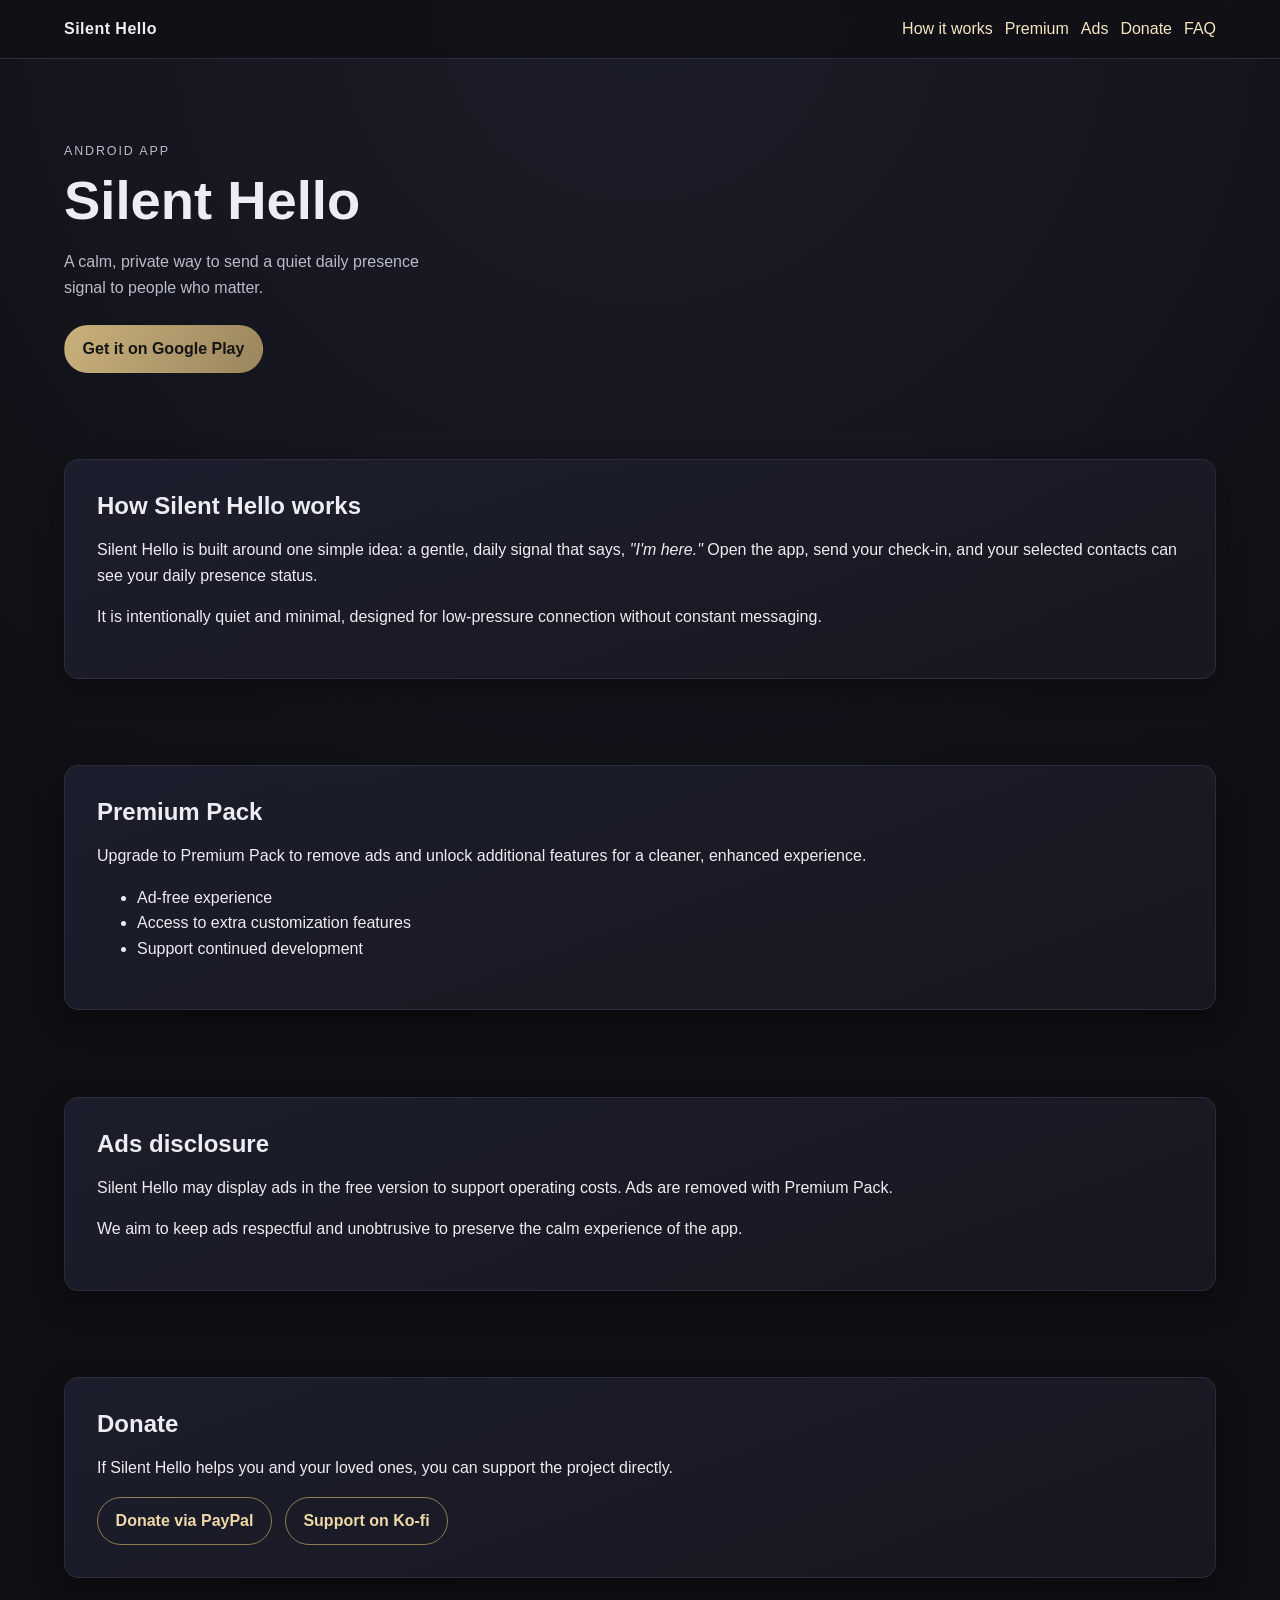
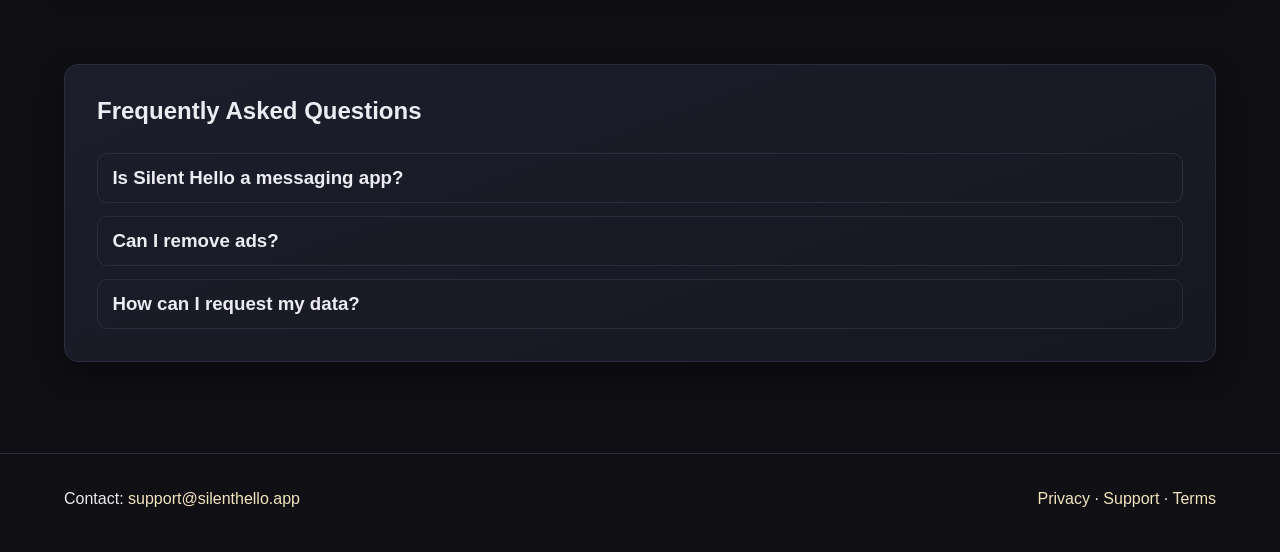
==== index.html @ 581f3ad1 "Build static marketing site for Silent Hello app" ====
<!DOCTYPE html>
<html lang="en">
  <head>
    <meta charset="UTF-8" />
    <meta name="viewport" content="width=device-width, initial-scale=1.0" />
    <meta
      name="description"
      content="Silent Hello is a quiet daily presence signal app that helps loved ones stay connected with calm, respectful check-ins."
    />
    <title>Silent Hello | Quiet Daily Presence Signal</title>
    <link rel="stylesheet" href="styles.css" />
  </head>
  <body>
    <a class="skip-link" href="#main-content">Skip to main content</a>
    <header class="site-header" id="top">
      <div class="container nav-wrap">
        <div class="brand">Silent Hello</div>
        <nav aria-label="Primary">
          <ul class="nav-links">
            <li><a href="#how-it-works">How it works</a></li>
            <li><a href="#premium-pack">Premium</a></li>
            <li><a href="#ads-disclosure">Ads</a></li>
            <li><a href="#donate">Donate</a></li>
            <li><a href="#faq">FAQ</a></li>
          </ul>
        </nav>
      </div>
    </header>

    <main id="main-content">
      <section class="hero section">
        <div class="container hero-content">
          <p class="eyebrow">Android App</p>
          <h1>Silent Hello</h1>
          <p class="tagline">
            A calm, private way to send a quiet daily presence signal to people
            who matter.
          </p>
          <a class="button primary" href="#" aria-label="Get Silent Hello on Google Play"
            >Get it on Google Play</a
          >
        </div>
      </section>

      <section class="section" id="how-it-works">
        <div class="container card">
          <h2>How Silent Hello works</h2>
          <p>
            Silent Hello is built around one simple idea: a gentle, daily signal
            that says, <em>"I'm here."</em> Open the app, send your check-in,
            and your selected contacts can see your daily presence status.
          </p>
          <p>
            It is intentionally quiet and minimal, designed for low-pressure
            connection without constant messaging.
          </p>
        </div>
      </section>

      <section class="section" id="premium-pack">
        <div class="container card">
          <h2>Premium Pack</h2>
          <p>
            Upgrade to Premium Pack to remove ads and unlock additional features
            for a cleaner, enhanced experience.
          </p>
          <ul>
            <li>Ad-free experience</li>
            <li>Access to extra customization features</li>
            <li>Support continued development</li>
          </ul>
        </div>
      </section>

      <section class="section" id="ads-disclosure">
        <div class="container card">
          <h2>Ads disclosure</h2>
          <p>
            Silent Hello may display ads in the free version to support
            operating costs. Ads are removed with Premium Pack.
          </p>
          <p>
            We aim to keep ads respectful and unobtrusive to preserve the calm
            experience of the app.
          </p>
        </div>
      </section>

      <section class="section" id="donate">
        <div class="container card">
          <h2>Donate</h2>
          <p>
            If Silent Hello helps you and your loved ones, you can support the
            project directly.
          </p>
          <div class="button-row">
            <a class="button secondary" href="#">Donate via PayPal</a>
            <a class="button secondary" href="#">Support on Ko-fi</a>
          </div>
        </div>
      </section>

      <section class="section" id="faq">
        <div class="container card">
          <h2>Frequently Asked Questions</h2>
          <div class="accordion" data-accordion>
            <h3>
              <button
                class="accordion-trigger"
                id="faq-q1"
                aria-expanded="false"
                aria-controls="faq-a1"
              >
                Is Silent Hello a messaging app?
              </button>
            </h3>
            <div
              class="accordion-panel"
              id="faq-a1"
              role="region"
              aria-labelledby="faq-q1"
              hidden
            >
              <p>
                No. It is focused on lightweight, daily presence signals rather
                than full conversations.
              </p>
            </div>

            <h3>
              <button
                class="accordion-trigger"
                id="faq-q2"
                aria-expanded="false"
                aria-controls="faq-a2"
              >
                Can I remove ads?
              </button>
            </h3>
            <div
              class="accordion-panel"
              id="faq-a2"
              role="region"
              aria-labelledby="faq-q2"
              hidden
            >
              <p>
                Yes. The Premium Pack removes ads and includes extra features.
              </p>
            </div>

            <h3>
              <button
                class="accordion-trigger"
                id="faq-q3"
                aria-expanded="false"
                aria-controls="faq-a3"
              >
                How can I request my data?
              </button>
            </h3>
            <div
              class="accordion-panel"
              id="faq-a3"
              role="region"
              aria-labelledby="faq-q3"
              hidden
            >
              <p>
                Inside the app, go to settings to request data export or account
                deletion.
              </p>
            </div>
          </div>
        </div>
      </section>
    </main>

    <footer class="site-footer">
      <div class="container footer-content">
        <p>Contact: <a href="mailto:support@silenthello.app">support@silenthello.app</a></p>
        <p>
          <a href="privacy.html">Privacy</a> ·
          <a href="support.html">Support</a> ·
          <a href="terms.html">Terms</a>
        </p>
      </div>
    </footer>

    <script src="app.js"></script>
  </body>
</html>
---- styles.css ----
:root {
  --bg: #0f0f14;
  --surface: #171821;
  --surface-alt: #1e2030;
  --text: #ececf2;
  --muted: #b8bbcc;
  --accent: #bda779;
  --border: #2a2d3c;
  --focus: #ffd780;
  --max-width: 72rem;
  --radius: 14px;
  --shadow: 0 12px 30px rgba(0, 0, 0, 0.35);
}

* {
  box-sizing: border-box;
}

html {
  scroll-behavior: smooth;
}

body {
  margin: 0;
  font-family: Inter, "Segoe UI", Roboto, "Helvetica Neue", Arial, sans-serif;
  line-height: 1.6;
  color: var(--text);
  background: radial-gradient(circle at top, #1b1d29 0%, var(--bg) 45%);
}

.skip-link {
  position: absolute;
  left: -999px;
  top: 1rem;
  background: var(--focus);
  color: #131313;
  padding: 0.6rem 1rem;
  border-radius: 8px;
  z-index: 999;
}

.skip-link:focus-visible {
  left: 1rem;
}

.container {
  width: min(100% - 2rem, var(--max-width));
  margin-inline: auto;
}

.section {
  padding: 2rem 0;
}

.site-header,
.site-footer {
  border-bottom: 1px solid var(--border);
  background: rgba(15, 15, 20, 0.8);
  backdrop-filter: blur(6px);
}

.site-footer {
  border-top: 1px solid var(--border);
  border-bottom: none;
  margin-top: 3rem;
}

.nav-wrap {
  display: flex;
  justify-content: space-between;
  align-items: center;
  gap: 1rem;
  padding: 1rem 0;
}

.brand {
  font-weight: 700;
  letter-spacing: 0.03em;
}

.nav-links {
  display: flex;
  flex-wrap: wrap;
  gap: 0.75rem;
  margin: 0;
  padding: 0;
  list-style: none;
}

.nav-links a,
a {
  color: #f4e4bf;
  text-decoration: none;
}

.nav-links a:hover,
a:hover {
  color: #ffecc1;
}

.hero {
  padding: 4rem 0 2.5rem;
}

.hero-content {
  text-align: left;
}

.eyebrow {
  margin: 0;
  text-transform: uppercase;
  letter-spacing: 0.15em;
  font-size: 0.78rem;
  color: var(--muted);
}

h1,
h2,
h3 {
  line-height: 1.2;
  margin-top: 0;
}

h1 {
  margin: 0.4rem 0 1rem;
  font-size: clamp(2rem, 5vw, 3.4rem);
}

h2 {
  margin-bottom: 0.9rem;
}

.tagline {
  max-width: 40ch;
  color: var(--muted);
  margin-bottom: 1.5rem;
}

.card {
  background: linear-gradient(160deg, rgba(30, 32, 48, 0.85), rgba(23, 24, 33, 0.9));
  border: 1px solid var(--border);
  border-radius: var(--radius);
  padding: clamp(1rem, 3vw, 2rem);
  box-shadow: var(--shadow);
}

.button-row {
  display: flex;
  gap: 0.8rem;
  flex-wrap: wrap;
}

.button {
  display: inline-block;
  border: 1px solid transparent;
  border-radius: 999px;
  padding: 0.65rem 1.1rem;
  font-weight: 600;
}

.button.primary {
  background: linear-gradient(120deg, #c9b17c, #9b855d);
  color: #151515;
}

.button.secondary {
  background: transparent;
  border-color: #8d7b56;
  color: #efd8a7;
}

.button:hover {
  filter: brightness(1.06);
}

.accordion h3 {
  margin: 0;
}

.accordion-trigger {
  width: 100%;
  text-align: left;
  background: transparent;
  border: 1px solid var(--border);
  border-radius: 10px;
  color: var(--text);
  font: inherit;
  padding: 0.8rem 0.9rem;
  margin-top: 0.8rem;
  cursor: pointer;
}

.accordion-panel {
  padding: 0.65rem 0.9rem 0;
  color: var(--muted);
}

.legal p,
.legal li {
  color: var(--muted);
}

.footer-content {
  display: flex;
  justify-content: space-between;
  gap: 1rem;
  flex-wrap: wrap;
  padding: 1rem 0 1.5rem;
}

:focus-visible {
  outline: 3px solid var(--focus);
  outline-offset: 2px;
}

@media (min-width: 50rem) {
  .section {
    padding: 2.7rem 0;
  }

  .hero {
    padding-top: 5.2rem;
  }
}
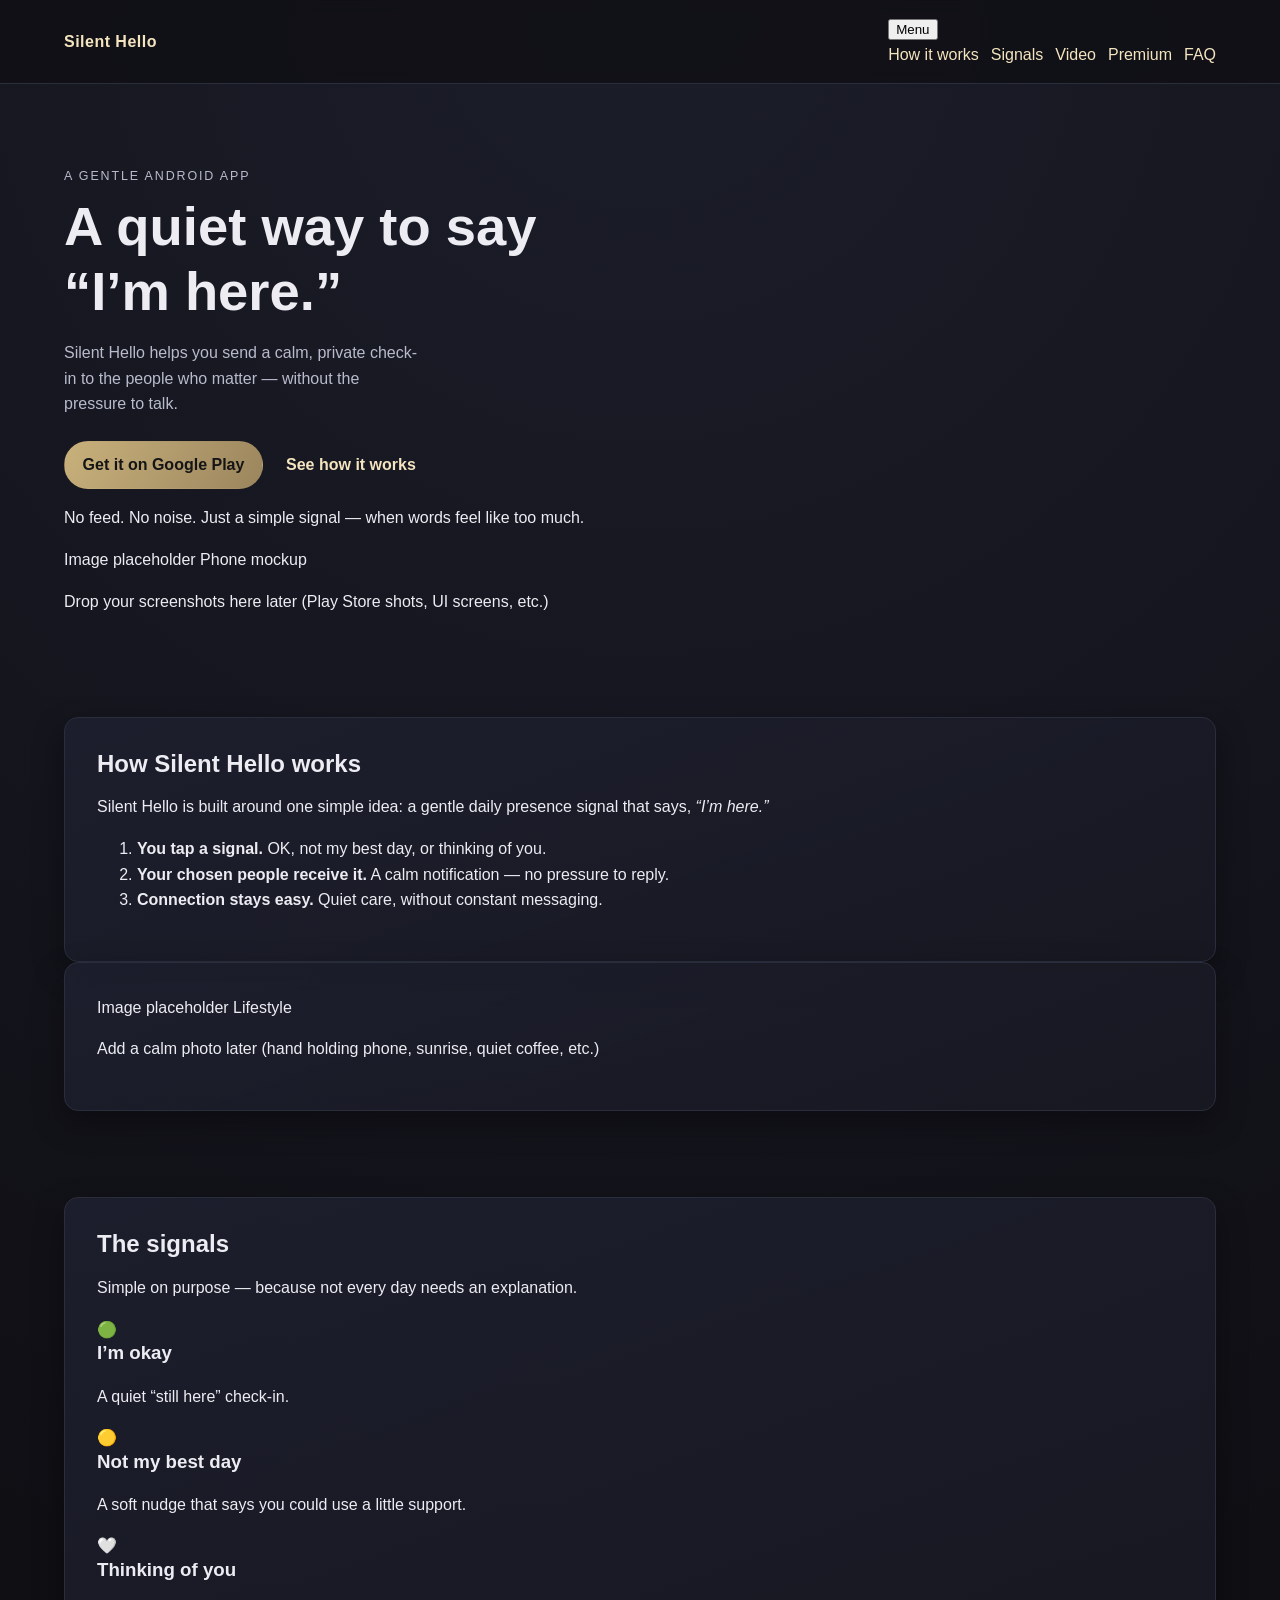
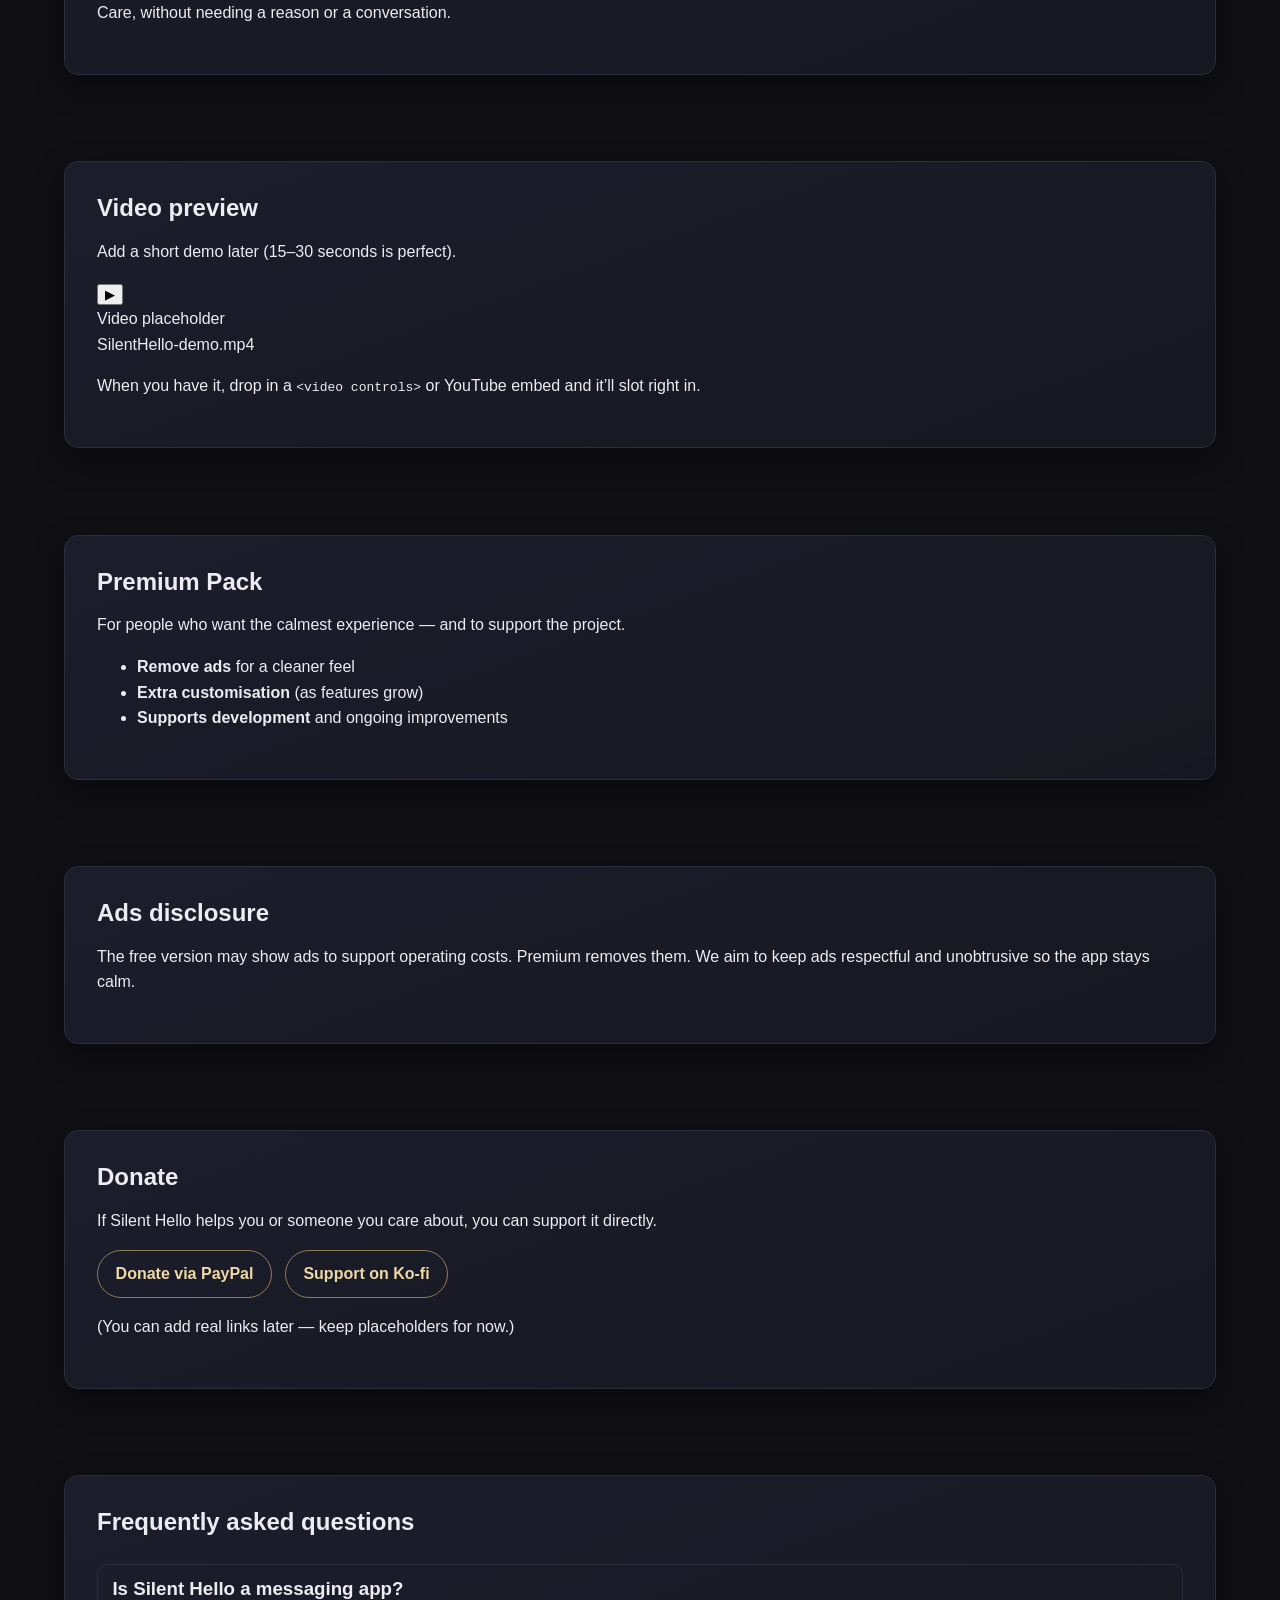
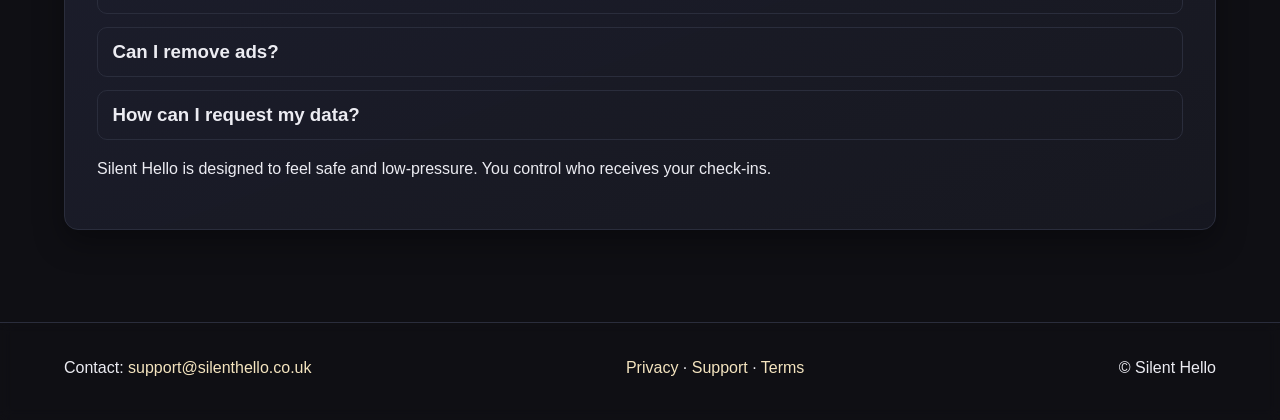
==== commit 74867efa: "Update index.html" ====
--- a/index.html
+++ b/index.html
@@ -1,192 +1,321 @@
 <!DOCTYPE html>
 <html lang="en">
-  <head>
-    <meta charset="UTF-8" />
-    <meta name="viewport" content="width=device-width, initial-scale=1.0" />
-    <meta
-      name="description"
-      content="Silent Hello is a quiet daily presence signal app that helps loved ones stay connected with calm, respectful check-ins."
-    />
-    <title>Silent Hello | Quiet Daily Presence Signal</title>
-    <link rel="stylesheet" href="styles.css" />
-  </head>
-  <body>
-    <a class="skip-link" href="#main-content">Skip to main content</a>
-    <header class="site-header" id="top">
-      <div class="container nav-wrap">
-        <div class="brand">Silent Hello</div>
-        <nav aria-label="Primary">
-          <ul class="nav-links">
-            <li><a href="#how-it-works">How it works</a></li>
-            <li><a href="#premium-pack">Premium</a></li>
-            <li><a href="#ads-disclosure">Ads</a></li>
-            <li><a href="#donate">Donate</a></li>
-            <li><a href="#faq">FAQ</a></li>
-          </ul>
-        </nav>
-      </div>
-    </header>
-
-    <main id="main-content">
-      <section class="hero section">
-        <div class="container hero-content">
-          <p class="eyebrow">Android App</p>
-          <h1>Silent Hello</h1>
+<head>
+  <meta charset="UTF-8" />
+  <meta name="viewport" content="width=device-width, initial-scale=1, viewport-fit=cover" />
+  <meta name="theme-color" content="#0b1220" />
+  <meta
+    name="description"
+    content="Silent Hello is a quiet daily presence signal — a calm, private way to let someone know you're here."
+  />
+  <title>Silent Hello | A quiet way to say “I’m here.”</title>
+  <link rel="stylesheet" href="styles.css" />
+</head>
+
+<body>
+  <a class="skip-link" href="#main-content">Skip to main content</a>
+
+  <header class="site-header" id="top">
+    <div class="container nav-wrap">
+      <a class="brand" href="#top" aria-label="Silent Hello home">
+        <span class="brand-dot" aria-hidden="true"></span>
+        Silent Hello
+      </a>
+
+      <nav aria-label="Primary">
+        <button class="nav-toggle" aria-expanded="false" aria-controls="primaryNav">
+          Menu
+        </button>
+        <ul class="nav-links" id="primaryNav">
+          <li><a href="#how-it-works">How it works</a></li>
+          <li><a href="#signals">Signals</a></li>
+          <li><a href="#video">Video</a></li>
+          <li><a href="#premium-pack">Premium</a></li>
+          <li><a href="#faq">FAQ</a></li>
+        </ul>
+      </nav>
+    </div>
+  </header>
+
+  <main id="main-content">
+
+    <!-- HERO -->
+    <section class="hero section">
+      <div class="container hero-grid">
+        <div class="hero-copy">
+          <p class="eyebrow">A gentle Android app</p>
+          <h1>A quiet way to say<br><span class="soft">“I’m here.”</span></h1>
+
           <p class="tagline">
-            A calm, private way to send a quiet daily presence signal to people
-            who matter.
-          </p>
-          <a class="button primary" href="#" aria-label="Get Silent Hello on Google Play"
-            >Get it on Google Play</a
-          >
-        </div>
-      </section>
-
-      <section class="section" id="how-it-works">
-        <div class="container card">
+            Silent Hello helps you send a calm, private check-in to the people who matter —
+            without the pressure to talk.
+          </p>
+
+          <div class="cta-row">
+            <a class="button primary" href="#" aria-label="Get Silent Hello on Google Play">
+              Get it on Google Play
+            </a>
+            <a class="button ghost" href="#how-it-works">
+              See how it works
+            </a>
+          </div>
+
+          <p class="micro">
+            No feed. No noise. Just a simple signal — when words feel like too much.
+          </p>
+        </div>
+
+        <!-- HERO MEDIA PLACEHOLDER -->
+        <div class="hero-media" aria-label="App preview image placeholder">
+          <div class="media-card">
+            <div class="media-top">
+              <span class="pill">Image placeholder</span>
+              <span class="pill subtle">Phone mockup</span>
+            </div>
+
+            <!-- Replace this block later with <img src="..." alt="..." /> -->
+            <div class="placeholder-grid">
+              <div class="ph ph-phone">
+                <div class="ph-notch"></div>
+                <div class="ph-screen">
+                  <div class="ph-line"></div>
+                  <div class="ph-line short"></div>
+                  <div class="ph-chip"></div>
+                  <div class="ph-chip"></div>
+                </div>
+              </div>
+              <div class="ph ph-soft">
+                <div class="ph-line"></div>
+                <div class="ph-line short"></div>
+                <div class="ph-bubble"></div>
+              </div>
+            </div>
+
+            <p class="media-caption">
+              Drop your screenshots here later (Play Store shots, UI screens, etc.)
+            </p>
+          </div>
+        </div>
+      </div>
+    </section>
+
+    <!-- HOW IT WORKS -->
+    <section class="section" id="how-it-works">
+      <div class="container split">
+        <div class="card">
           <h2>How Silent Hello works</h2>
-          <p>
-            Silent Hello is built around one simple idea: a gentle, daily signal
-            that says, <em>"I'm here."</em> Open the app, send your check-in,
-            and your selected contacts can see your daily presence status.
-          </p>
-          <p>
-            It is intentionally quiet and minimal, designed for low-pressure
-            connection without constant messaging.
-          </p>
-        </div>
-      </section>
-
-      <section class="section" id="premium-pack">
-        <div class="container card">
-          <h2>Premium Pack</h2>
-          <p>
-            Upgrade to Premium Pack to remove ads and unlock additional features
-            for a cleaner, enhanced experience.
-          </p>
-          <ul>
-            <li>Ad-free experience</li>
-            <li>Access to extra customization features</li>
-            <li>Support continued development</li>
-          </ul>
-        </div>
-      </section>
-
-      <section class="section" id="ads-disclosure">
-        <div class="container card">
-          <h2>Ads disclosure</h2>
-          <p>
-            Silent Hello may display ads in the free version to support
-            operating costs. Ads are removed with Premium Pack.
-          </p>
-          <p>
-            We aim to keep ads respectful and unobtrusive to preserve the calm
-            experience of the app.
-          </p>
-        </div>
-      </section>
-
-      <section class="section" id="donate">
-        <div class="container card">
-          <h2>Donate</h2>
-          <p>
-            If Silent Hello helps you and your loved ones, you can support the
-            project directly.
-          </p>
-          <div class="button-row">
-            <a class="button secondary" href="#">Donate via PayPal</a>
-            <a class="button secondary" href="#">Support on Ko-fi</a>
-          </div>
-        </div>
-      </section>
-
-      <section class="section" id="faq">
-        <div class="container card">
-          <h2>Frequently Asked Questions</h2>
-          <div class="accordion" data-accordion>
+          <p class="lead">
+            Silent Hello is built around one simple idea: a gentle daily presence signal that says,
+            <em>“I’m here.”</em>
+          </p>
+
+          <ol class="steps">
+            <li>
+              <strong>You tap a signal.</strong>
+              <span>OK, not my best day, or thinking of you.</span>
+            </li>
+            <li>
+              <strong>Your chosen people receive it.</strong>
+              <span>A calm notification — no pressure to reply.</span>
+            </li>
+            <li>
+              <strong>Connection stays easy.</strong>
+              <span>Quiet care, without constant messaging.</span>
+            </li>
+          </ol>
+        </div>
+
+        <!-- LIFESTYLE IMAGE PLACEHOLDER -->
+        <div class="card media-side" aria-label="Lifestyle image placeholder">
+          <div class="media-top">
+            <span class="pill">Image placeholder</span>
+            <span class="pill subtle">Lifestyle</span>
+          </div>
+
+          <!-- Replace with real image later -->
+          <div class="ph ph-landscape">
+            <div class="ph-sun"></div>
+            <div class="ph-hill"></div>
+            <div class="ph-hill two"></div>
+          </div>
+
+          <p class="media-caption">
+            Add a calm photo later (hand holding phone, sunrise, quiet coffee, etc.)
+          </p>
+        </div>
+      </div>
+    </section>
+
+    <!-- SIGNALS -->
+    <section class="section" id="signals">
+      <div class="container card">
+        <h2>The signals</h2>
+        <p class="lead">
+          Simple on purpose — because not every day needs an explanation.
+        </p>
+
+        <div class="signals">
+          <article class="signal">
+            <div class="signal-badge" aria-hidden="true">🟢</div>
+            <h3>I’m okay</h3>
+            <p>A quiet “still here” check-in.</p>
+          </article>
+
+          <article class="signal">
+            <div class="signal-badge" aria-hidden="true">🟡</div>
+            <h3>Not my best day</h3>
+            <p>A soft nudge that says you could use a little support.</p>
+          </article>
+
+          <article class="signal">
+            <div class="signal-badge" aria-hidden="true">🤍</div>
+            <h3>Thinking of you</h3>
+            <p>Care, without needing a reason or a conversation.</p>
+          </article>
+        </div>
+      </div>
+    </section>
+
+    <!-- VIDEO -->
+    <section class="section" id="video">
+      <div class="container card">
+        <div class="section-head">
+          <h2>Video preview</h2>
+          <p class="lead">Add a short demo later (15–30 seconds is perfect).</p>
+        </div>
+
+        <!-- VIDEO PLACEHOLDER -->
+        <div class="video-shell" role="group" aria-label="Video placeholder">
+          <!-- Replace later with a real <video> or an embedded YouTube iframe -->
+          <button class="video-play" type="button" aria-label="Play video (placeholder)">
+            ▶
+          </button>
+          <div class="video-meta">
+            <div class="pill">Video placeholder</div>
+            <div class="pill subtle">SilentHello-demo.mp4</div>
+          </div>
+        </div>
+
+        <p class="micro">
+          When you have it, drop in a <code>&lt;video controls&gt;</code> or YouTube embed and it’ll slot right in.
+        </p>
+      </div>
+    </section>
+
+    <!-- PREMIUM -->
+    <section class="section" id="premium-pack">
+      <div class="container card">
+        <h2>Premium Pack</h2>
+        <p class="lead">
+          For people who want the calmest experience — and to support the project.
+        </p>
+        <ul class="bullets">
+          <li><strong>Remove ads</strong> for a cleaner feel</li>
+          <li><strong>Extra customisation</strong> (as features grow)</li>
+          <li><strong>Supports development</strong> and ongoing improvements</li>
+        </ul>
+      </div>
+    </section>
+
+    <!-- ADS -->
+    <section class="section" id="ads-disclosure">
+      <div class="container card">
+        <h2>Ads disclosure</h2>
+        <p>
+          The free version may show ads to support operating costs. Premium removes them.
+          We aim to keep ads respectful and unobtrusive so the app stays calm.
+        </p>
+      </div>
+    </section>
+
+    <!-- DONATE -->
+    <section class="section" id="donate">
+      <div class="container card">
+        <h2>Donate</h2>
+        <p class="lead">
+          If Silent Hello helps you or someone you care about, you can support it directly.
+        </p>
+
+        <div class="button-row">
+          <a class="button secondary" href="#">Donate via PayPal</a>
+          <a class="button secondary" href="#">Support on Ko-fi</a>
+        </div>
+
+        <p class="micro">
+          (You can add real links later — keep placeholders for now.)
+        </p>
+      </div>
+    </section>
+
+    <!-- FAQ -->
+    <section class="section" id="faq">
+      <div class="container card">
+        <h2>Frequently asked questions</h2>
+
+        <div class="accordion" data-accordion>
+          <div class="qa">
             <h3>
-              <button
-                class="accordion-trigger"
-                id="faq-q1"
-                aria-expanded="false"
-                aria-controls="faq-a1"
-              >
+              <button class="accordion-trigger" id="faq-q1" aria-expanded="false" aria-controls="faq-a1">
                 Is Silent Hello a messaging app?
               </button>
             </h3>
-            <div
-              class="accordion-panel"
-              id="faq-a1"
-              role="region"
-              aria-labelledby="faq-q1"
-              hidden
-            >
-              <p>
-                No. It is focused on lightweight, daily presence signals rather
-                than full conversations.
-              </p>
-            </div>
-
+            <div class="accordion-panel" id="faq-a1" role="region" aria-labelledby="faq-q1" hidden>
+              <p>No — it’s a lightweight presence signal, not a conversation feed.</p>
+            </div>
+          </div>
+
+          <div class="qa">
             <h3>
-              <button
-                class="accordion-trigger"
-                id="faq-q2"
-                aria-expanded="false"
-                aria-controls="faq-a2"
-              >
+              <button class="accordion-trigger" id="faq-q2" aria-expanded="false" aria-controls="faq-a2">
                 Can I remove ads?
               </button>
             </h3>
-            <div
-              class="accordion-panel"
-              id="faq-a2"
-              role="region"
-              aria-labelledby="faq-q2"
-              hidden
-            >
-              <p>
-                Yes. The Premium Pack removes ads and includes extra features.
-              </p>
-            </div>
-
+            <div class="accordion-panel" id="faq-a2" role="region" aria-labelledby="faq-q2" hidden>
+              <p>Yes. Premium removes ads and helps fund development.</p>
+            </div>
+          </div>
+
+          <div class="qa">
             <h3>
-              <button
-                class="accordion-trigger"
-                id="faq-q3"
-                aria-expanded="false"
-                aria-controls="faq-a3"
-              >
+              <button class="accordion-trigger" id="faq-q3" aria-expanded="false" aria-controls="faq-a3">
                 How can I request my data?
               </button>
             </h3>
-            <div
-              class="accordion-panel"
-              id="faq-a3"
-              role="region"
-              aria-labelledby="faq-q3"
-              hidden
-            >
-              <p>
-                Inside the app, go to settings to request data export or account
-                deletion.
-              </p>
-            </div>
-          </div>
-        </div>
-      </section>
-    </main>
-
-    <footer class="site-footer">
-      <div class="container footer-content">
-        <p>Contact: <a href="mailto:support@silenthello.app">support@silenthello.app</a></p>
-        <p>
-          <a href="privacy.html">Privacy</a> ·
-          <a href="support.html">Support</a> ·
-          <a href="terms.html">Terms</a>
-        </p>
-      </div>
-    </footer>
-
-    <script src="app.js"></script>
-  </body>
+            <div class="accordion-panel" id="faq-a3" role="region" aria-labelledby="faq-q3" hidden>
+              <p>Inside the app, go to Settings to request data export or account deletion (where available).</p>
+            </div>
+          </div>
+        </div>
+
+        <div class="quiet-note">
+          <p class="micro">
+            Silent Hello is designed to feel safe and low-pressure. You control who receives your check-ins.
+          </p>
+        </div>
+      </div>
+    </section>
+
+  </main>
+
+  <footer class="site-footer">
+    <div class="container footer-content">
+      <p class="micro">
+        Contact:
+        <a href="mailto:support@silenthello.co.uk">support@silenthello.co.uk</a>
+      </p>
+
+      <p class="micro">
+        <a href="privacy.html">Privacy</a> ·
+        <a href="support.html">Support</a> ·
+        <a href="terms.html">Terms</a>
+      </p>
+
+      <p class="micro subtle">
+        © <span id="year"></span> Silent Hello
+      </p>
+    </div>
+  </footer>
+
+  <script src="app.js"></script>
+</body>
 </html>
